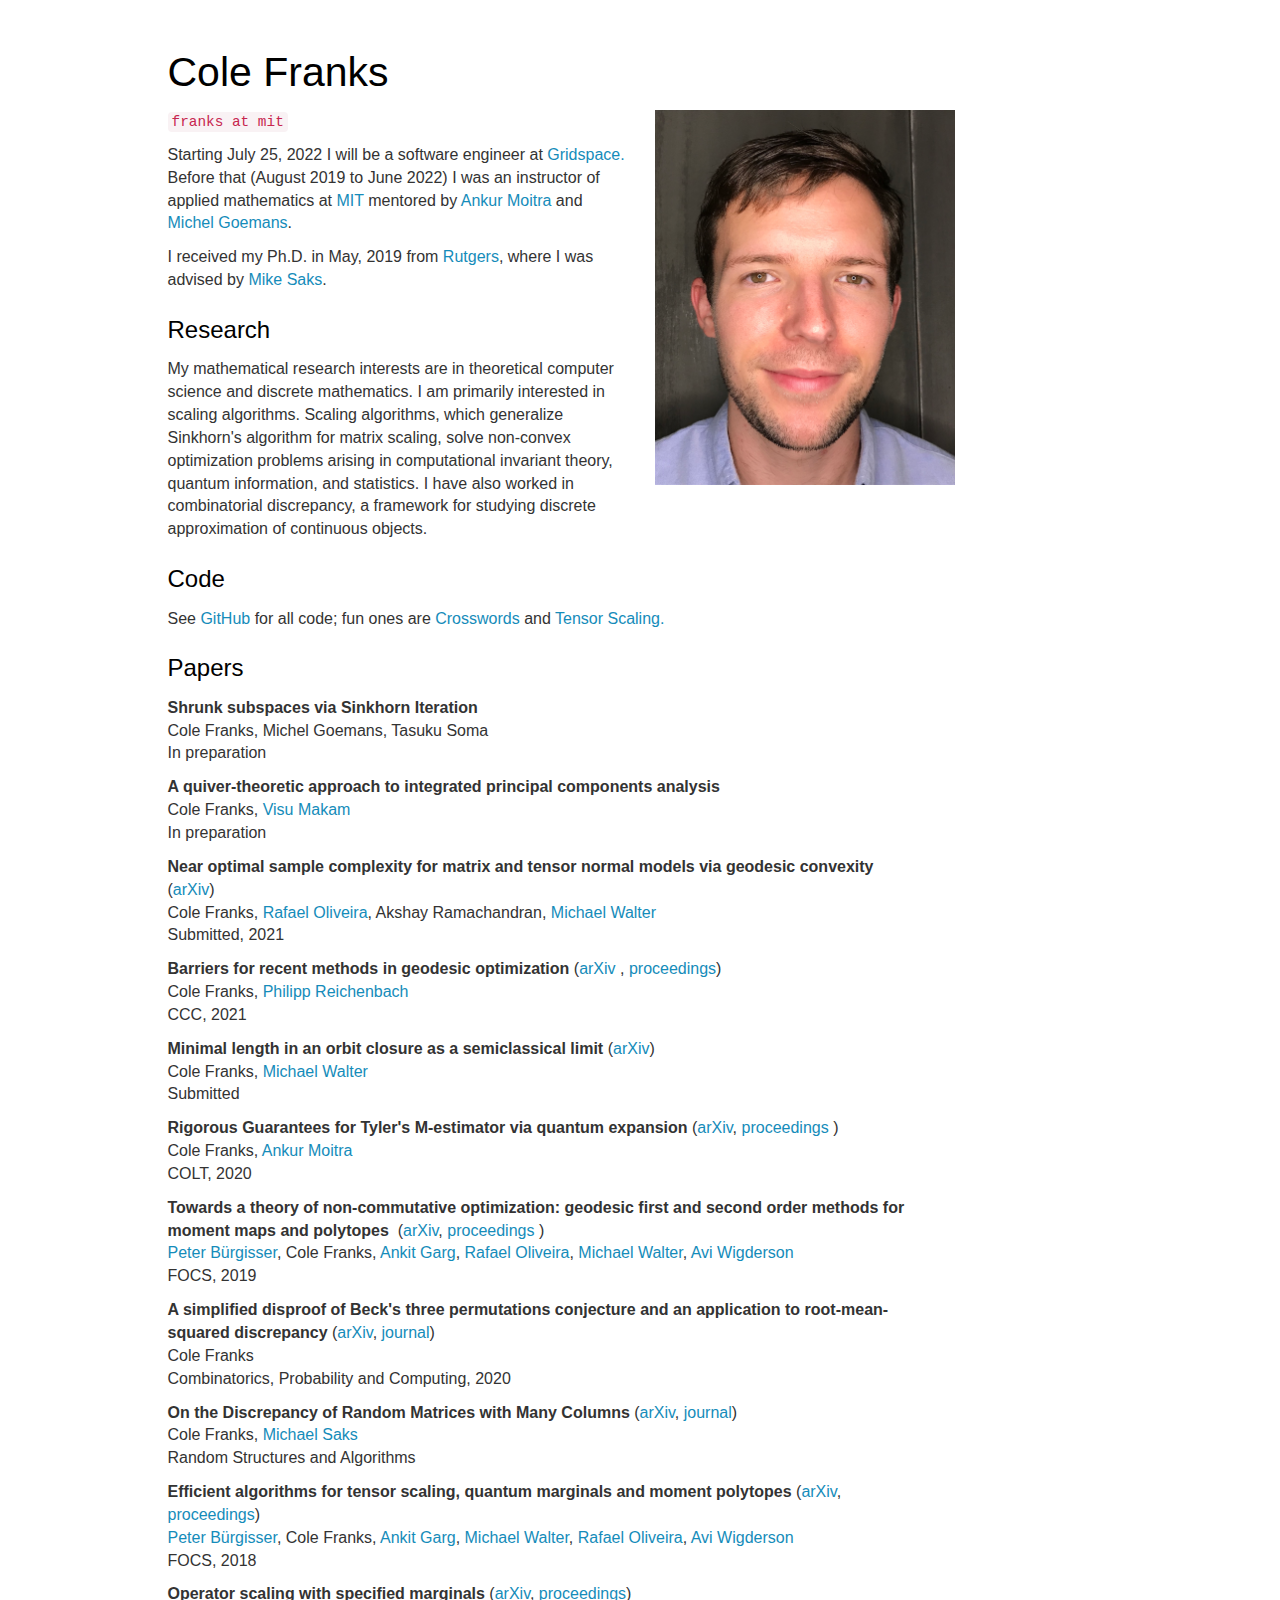
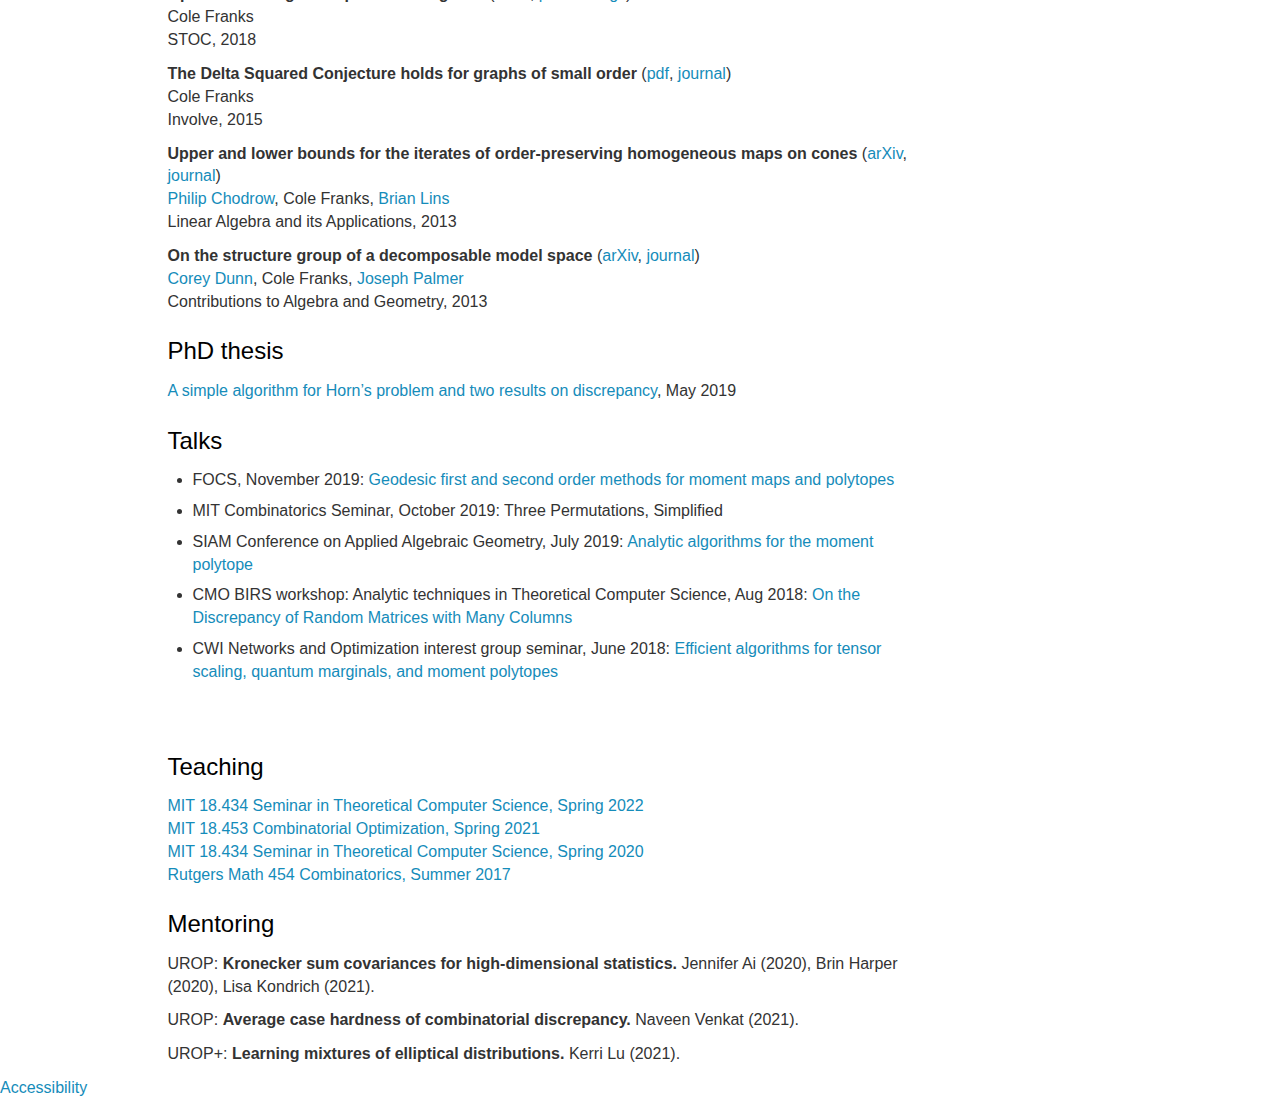
==== index.html @ dd8be022 "update" ====
<!DOCTYPE html>
<html lang="en">
<head>
<meta charset="utf-8">
<link rel="stylesheet" href="css/theme.min-5.css">
<link rel="stylesheet" href="css/main.css">
<meta name="viewport" content="width=device-width, initial-scale=1">
<meta name="description" content="Cole Franks - MIT"/>
<title>Cole Franks</title>
<style type="text/css">=
footer { 
  text-align:center
}
</style>
</head>
<body>
<div class="container">
<div class="row">
<div class="col-sm-5 col-sm-offset-0 col-md-5 col-md-offset-1">
<h1>Cole Franks</h1>
</div>
</div>


<div class="row">

<div class="col-sm-5 col-sm-offset-0 col-md-5 col-md-offset-1">

<p>
<code>franks at mit</code>
</p>

<p>Starting July 25, 2022 I will be a software engineer at <a href ="https://www.gridspace.com">Gridspace.</a>

Before that (August 2019 to June 2022) I was an instructor of applied mathematics at <a href="https://math.mit.edu">MIT</a> mentored by <a href="https://people.csail.mit.edu/moitra/">Ankur Moitra</a> and <a href="http://www-math.mit.edu/~goemans/">Michel Goemans</a>. </p>

<!--<p>For the fall 2021 semester, I am honored to be visiting the <a href="https://simons.berkeley.edu">Simons Institute for the Theory of Computing</a> to participate in the <a href="https://simons.berkeley.edu/programs/gmos2021"> Geometric Methods in Optimization and Sampling </a> program.</p>-->


<p>
I received my Ph.D. in May, 2019 from <a href="https://www.math.rutgers.edu">Rutgers</a>, where I was advised by <a href="http://sites.math.rutgers.edu/~saks/">Mike&nbsp;Saks</a>. </p>

<h4>Research</h4>

My mathematical research interests are in theoretical computer science and discrete mathematics. I am primarily interested in scaling algorithms. Scaling algorithms, which generalize Sinkhorn's algorithm for matrix scaling, solve non-convex optimization problems arising in computational invariant theory, quantum information, and statistics. I have also worked in combinatorial discrepancy, a framework for studying discrete approximation of continuous objects.

<!--<p>
I work in theoretical computer science and discrete mathematics. My research has two branches: scaling algorithms and combinatorial discrepancy. Scaling algorithms, which generalize Sinkhorn's algorithm for matrix scaling, are algorithms for a class of optimization problems which arise in computational invariant theory, quantum information, and statistics. My work in combinatorial discrepancy is focused on upper and lower bounds for discrepancy in various worst case and random settings. -->


</div>

<div class="col-sm-3 col-sm-offset-0 col-md-3 col-md-offset-0">
<img src="images/cole.jpg" style="max-width: 300px;" class="img-responsive" alt="Cole Franks">
</div>


<div class="col-sm-8 col-sm-offset-0 col-md-8 col-md-offset-1">
<h4>Code</h4>
See <a href=https://github.com/colefranks> GitHub </a> for all code; fun ones are <a href=https://github.com/colefranks/crosswords>Crosswords</a> and <a href=https://github.com/colefranks/tensorscaling>Tensor Scaling.</a></br>
</div>


<div class="col-sm-8 col-sm-offset-0 col-md-8 col-md-offset-1">
<h4>Papers</h4>
<p>
<b>Shrunk subspaces via Sinkhorn Iteration</b> </br>Cole&nbsp;Franks, Michel Goemans, Tasuku Soma</a></br>
In preparation
</p>

<p>
<b>A quiver-theoretic approach to integrated principal components analysis</b> </br>Cole&nbsp;Franks, <a href="https://www.math.ias.edu/~visu/">Visu&nbsp;Makam</a></br>
In preparation
</p>

<p>
<b>Near optimal sample complexity for matrix and tensor normal models via geodesic convexity</b> (<a href="https://arxiv.org/abs/2110.07583">arXiv</a>) </br>Cole&nbsp;Franks, <a href="https://cs.uwaterloo.ca/~r5olivei/">Rafael&nbsp;Oliveira</a>, Akshay Ramachandran, <a href="https://staff.fnwi.uva.nl/m.walter/">Michael&nbsp;Walter</a></br>
Submitted, 2021 </br>
</p>

<p>
<b>Barriers for recent methods in geodesic optimization</b> (<a href="https://arxiv.org/abs/2102.06652">arXiv </a>, <a href="https://dl.acm.org/doi/abs/10.4230/LIPIcs.CCC.2021.13"> proceedings</a>)</br>Cole Franks, <a href="http://page.math.tu-berlin.de/~reichenb/">Philipp Reichenbach</a></br>
CCC, 2021 </br>
</p>

<p>
<b>Minimal length in an orbit closure as a semiclassical limit</b> (<a href="https://arxiv.org/abs/2004.14872">arXiv</a>)</br>Cole Franks, <a href="https://staff.fnwi.uva.nl/m.walter/">Michael Walter</a></br>
Submitted </br>
</p>

<p>
<b>Rigorous Guarantees for Tyler's M-estimator via quantum expansion</b> (<a href="https://arxiv.org/abs/2002.00071">arXiv</a>, <a href="http://proceedings.mlr.press/v125/franks20a/franks20a.pdf">proceedings </a>)</br>Cole Franks, <a href="https://people.csail.mit.edu/moitra/">Ankur Moitra</a></br>
COLT, 2020</br>
</p>

<p>
<b>Towards a theory of non-commutative optimization: geodesic first and second order methods for moment maps and polytopes </b>&nbsp;(<a href="https://arxiv.org/abs/1910.12375">arXiv</a>, <a href="https://ieeexplore.ieee.org/abstract/document/8948621?casa_token=mb_9NltK9bAAAAAA:mhqMRrMp0rfzqwgCZ9Wg103V3opzyNxK9_xixt6DvYFInfr_I_6F1BWCkPkeX-YZ6K5dDUo"> proceedings </a>)</br> <a href="https://www.math.tu-berlin.de/fachgebiete_ag_diskalg/fachgebiet_algorithmische_algebra/v_menue/members/prof_dr_peter_buergisser/">Peter&nbsp;Bürgisser</a>, Cole&nbsp;Franks, <a href="https://ankit-garg-6.github.io">Ankit&nbsp;Garg</a>, <a href="https://www.cs.utoronto.ca/~rafael/">Rafael&nbsp;Oliveira</a>, <a href="https://staff.fnwi.uva.nl/m.walter/">Michael&nbsp;Walter</a>, <a href="http://www.math.ias.edu/avi/">Avi&nbsp;Wigderson</a></br>FOCS, 2019</br>
</p>

<p>
<b>A simplified disproof of Beck's three permutations
conjecture and an application to root-mean-squared discrepancy</b> (<a href="https://arxiv.org/abs/1811.01102">arXiv</a>, <a href = "https://www.cambridge.org/core/journals/combinatorics-probability-and-computing/article/simplified-disproof-of-becks-three-permutations-conjecture-and-an-application-to-rootmeansquared-discrepancy/4025C9CD6D1BB769B47625F4D647B731">journal</a>)</br>Cole Franks</br>Combinatorics, Probability and Computing, 2020
</p>

<p>
<b>On the Discrepancy of Random Matrices with Many Columns</b>&nbsp;(<a href="https://arxiv.org/abs/1807.04318">arXiv</a>, <a href = "https://onlinelibrary.wiley.com/doi/abs/10.1002/rsa.20909">journal</a>)</br> Cole&nbsp;Franks, <a href="http://sites.math.rutgers.edu/~saks/">Michael&nbsp;Saks</a> </br>Random Structures and Algorithms</br>
</p>

<p>
<b>Efficient algorithms for tensor scaling, quantum marginals and moment polytopes</b>&nbsp;(<a href="https://arxiv.org/abs/1804.04739">arXiv</a>, <a href="http://ieee-focs.org/FOCS-2018-Papers/pdfs/59f883.pdf">proceedings</a>)</br> <a href="https://www.math.tu-berlin.de/fachgebiete_ag_diskalg/fachgebiet_algorithmische_algebra/v_menue/members/prof_dr_peter_buergisser/">Peter&nbsp;Bürgisser</a>, Cole&nbsp;Franks, <a href="https://ankit-garg-6.github.io">Ankit&nbsp;Garg</a>, <a href="https://staff.fnwi.uva.nl/m.walter/">Michael&nbsp;Walter</a>, <a href="https://www.cs.utoronto.ca/~rafael/">Rafael&nbsp;Oliveira</a>, <a href="http://www.math.ias.edu/avi/">Avi&nbsp;Wigderson</a></br>FOCS, 2018</br>
</p>

<p>
<b>Operator scaling with specified marginals</b> (<a href="https://arxiv.org/pdf/1801.01412.pdf">arXiv</a>, <a href="http://delivery.acm.org/10.1145/3190000/3188932/stoc18main-p339-p.pdf?ip=66.108.187.227&id=3188932&acc=OPENTOC&key=4D4702B0C3E38B35%2E4D4702B0C3E38B35%2E4D4702B0C3E38B35%2E9F04A3A78F7D3B8D&__acm__=1532455484_d607cc2bae0009f072955ec80fb8e29e">proceedings</a>)</br> Cole&nbsp;Franks</br>STOC, 2018</br></p>

<p>
<b>The Delta Squared Conjecture holds for graphs of small order</b> (<a href="images/DeltaSquaredSmall.pdf">pdf</a>, <a href="https://msp.org/involve/2015/8-4/p01.xhtml">journal</a>)</br> Cole&nbsp;Franks</br>Involve, 2015</br></p>

<p>
<b>Upper and lower bounds for the iterates of order-preserving homogeneous maps on cones</b> (<a href="https://arxiv.org/abs/1108.2224v3">arXiv</a>, <a href="https://link.springer.com/article/10.1007/s13366-013-0185-z">journal</a>)</br> <a href="https://www.philchodrow.com">Philip&nbsp;Chodrow</a>, Cole&nbsp;Franks, <a href="http://people.hsc.edu/faculty-staff/blins/">Brian&nbsp;Lins</a></br>Linear Algebra and its Applications, 2013</br></p>

<p>
<b>On the structure group of a decomposable model space</b> (<a href="https://arxiv.org/abs/1108.2224v3">arXiv</a>, <a href="https://link.springer.com/article/10.1007/s13366-013-0185-z">journal</a>)</br> <a href="https://www.math.csusb.edu/faculty/dunn/index.html">Corey&nbsp;Dunn</a>, Cole&nbsp;Franks, <a href="http://sites.math.rutgers.edu/~jp1535/">Joseph&nbsp;Palmer</a></br>Contributions to Algebra and Geometry, 2013</br></p>


<h4>PhD thesis</h4>
<a href="images/site-ThesisPhD.pdf">A simple algorithm for Horn’s problem and two results on discrepancy</a>, May 2019

<h4>Talks</h4>
<ul>
<li>FOCS, November 2019: <a href="images/site-gradflow-focs-talk.pdf"> Geodesic first and second order methods for moment maps and polytopes </a> 
</li>

<li>MIT Combinatorics Seminar, October 2019: Three Permutations, Simplified</li>

<li>SIAM Conference on Applied Algebraic Geometry, July 2019: <a href="images/site_poytopes_SIAM_2.pdf"> Analytic algorithms for the moment polytope </a> 
</li>


<li>CMO BIRS workshop: Analytic techniques in Theoretical Computer Science, Aug 2018: <a href="images/site-RMD_talk.pdf"> On the Discrepancy of Random Matrices with Many Columns </a> 
</li>

<li>CWI Networks and Optimization interest group seminar, June 2018: <a href="images/site_nonuniform_talk_ams.pdf"> Efficient algorithms for tensor scaling, quantum marginals, and moment polytopes </a> 
</li>
</ul>

<p>
</br>
</p>

</div>

<div class="col-sm-8 col-sm-offset-0 col-md-8 col-md-offset-1">
<h4>Teaching</h4>
<a href=18434-2022/18434-2022.html>MIT 18.434 Seminar in Theoretical Computer Science, Spring 2022</a></br>
<a href=18453/18453.html>MIT 18.453 Combinatorial Optimization, Spring 2021</a></br>
<a href=18.434.html>MIT 18.434 Seminar in Theoretical Computer Science, Spring 2020</a></br>
<a href=https://sites.math.rutgers.edu/~wcf17/combinatorics454.html> Rutgers Math 454 Combinatorics, Summer 2017</a>
</div>

<div class="col-sm-8 col-sm-offset-0 col-md-8 col-md-offset-1">
<h4>Mentoring</h4>
<p> UROP: <b>Kronecker sum covariances for high-dimensional statistics.</b> Jennifer Ai (2020), Brin Harper (2020), Lisa Kondrich (2021). </p>
<p> UROP: <b> Average case hardness of combinatorial discrepancy.</b> Naveen Venkat (2021). </p>
<p> UROP+: <b> Learning mixtures of elliptical distributions.</b> Kerri Lu (2021). </p>
</div>


</div>
</div>

<footer>
	<p><a href = "https://accessibility.mit.edu/"> Accessibility </a></p>
</footer>
</body>
</html>
---- css/main.css ----
h1 {
	/*font-size: 30px;*/
	margin-top: 50px;
	margin-bottom: 15px;
}

h4 {
	margin-top: 25px;
	margin-bottom:15px;
}

ul {
	margin-left: 25px; padding: 0;
}

ol {
  padding-left: 2em;
}

li {
	margin-top: 0.5em;
}

table { 
    border-spacing: 20px;
    border-collapse: separate;
}

mark.black {
  background-color: black;
  color: white;
}

mark.pink {
  background-color: pink;
}

mark.lime {
  background-color: lime;
}
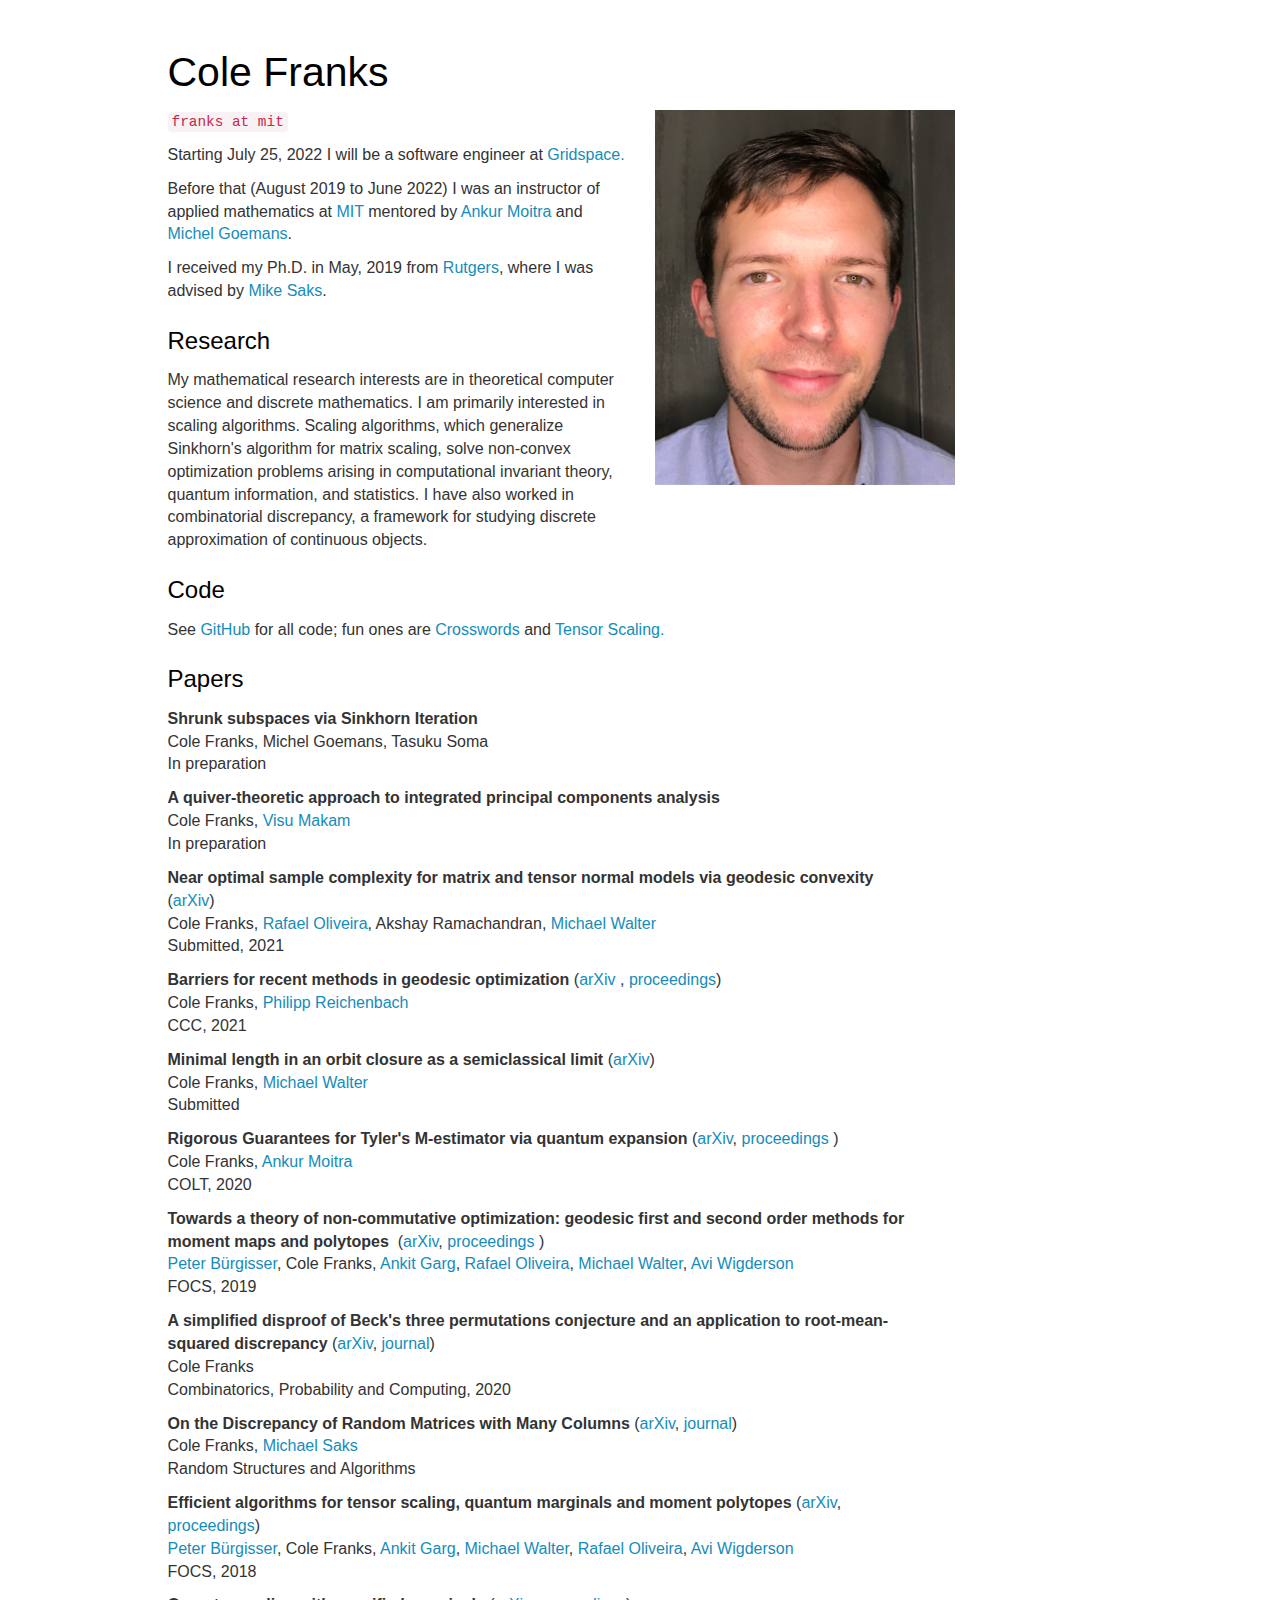
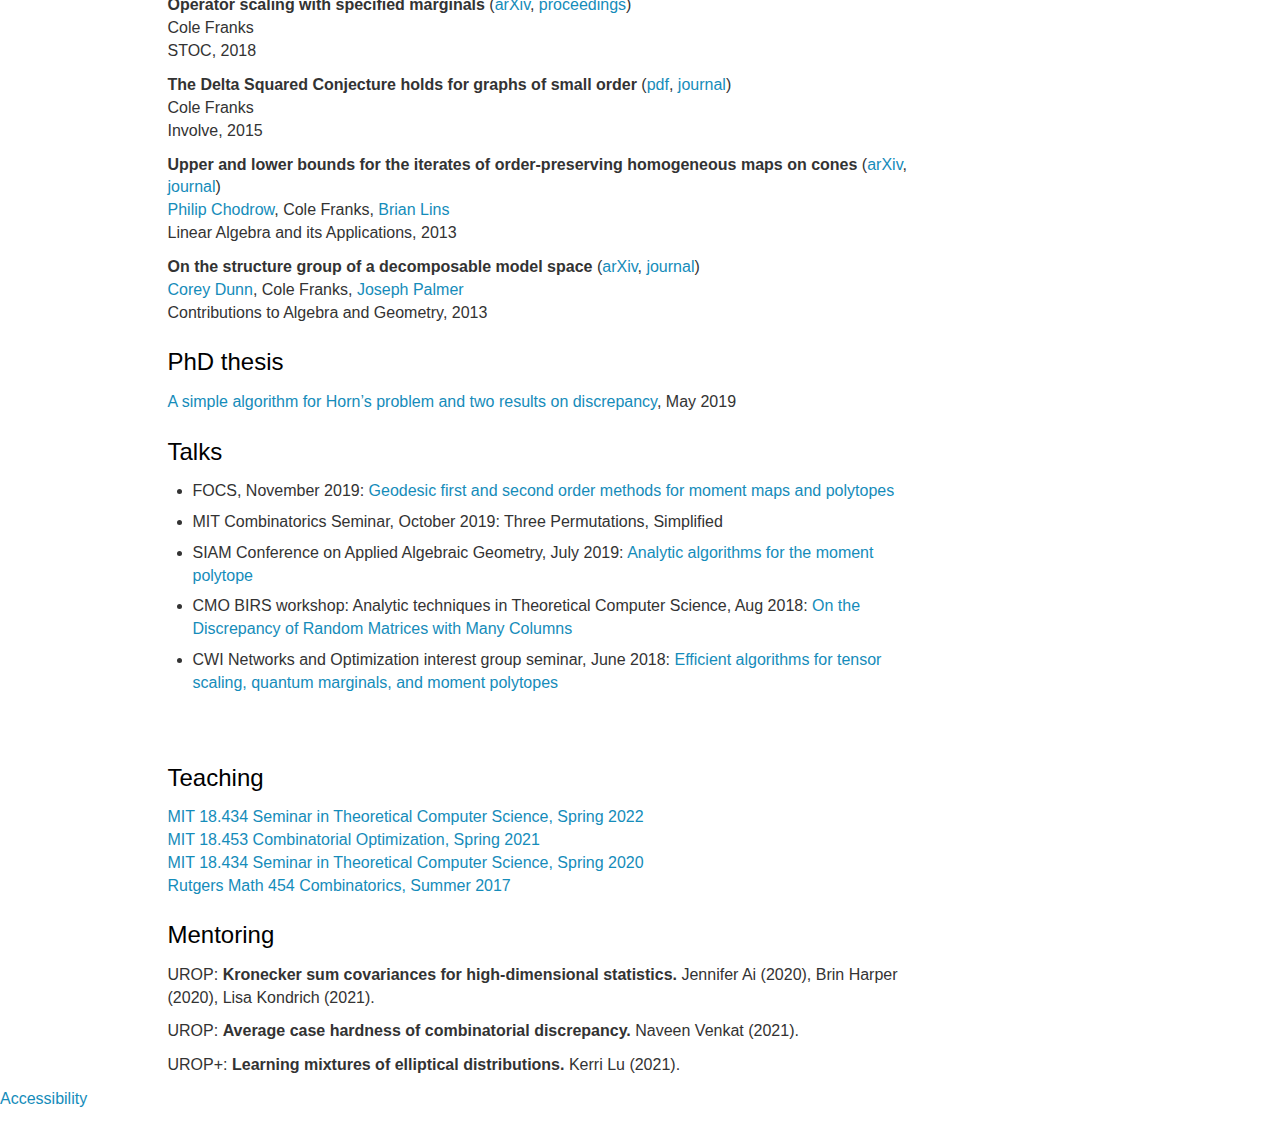
==== commit 0567b979: "br go brr" ====
--- a/index.html
+++ b/index.html
@@ -30,9 +30,9 @@
 <code>franks at mit</code>
 </p>
 
-<p>Starting July 25, 2022 I will be a software engineer at <a href ="https://www.gridspace.com">Gridspace.</a>
+<p>Starting July 25, 2022 I will be a software engineer at <a href ="https://www.gridspace.com">Gridspace.</a></p>
 
-Before that (August 2019 to June 2022) I was an instructor of applied mathematics at <a href="https://math.mit.edu">MIT</a> mentored by <a href="https://people.csail.mit.edu/moitra/">Ankur Moitra</a> and <a href="http://www-math.mit.edu/~goemans/">Michel Goemans</a>. </p>
+<p>Before that (August 2019 to June 2022) I was an instructor of applied mathematics at <a href="https://math.mit.edu">MIT</a> mentored by <a href="https://people.csail.mit.edu/moitra/">Ankur Moitra</a> and <a href="http://www-math.mit.edu/~goemans/">Michel Goemans</a>. </p>
 
 <!--<p>For the fall 2021 semester, I am honored to be visiting the <a href="https://simons.berkeley.edu">Simons Institute for the Theory of Computing</a> to participate in the <a href="https://simons.berkeley.edu/programs/gmos2021"> Geometric Methods in Optimization and Sampling </a> program.</p>-->
 
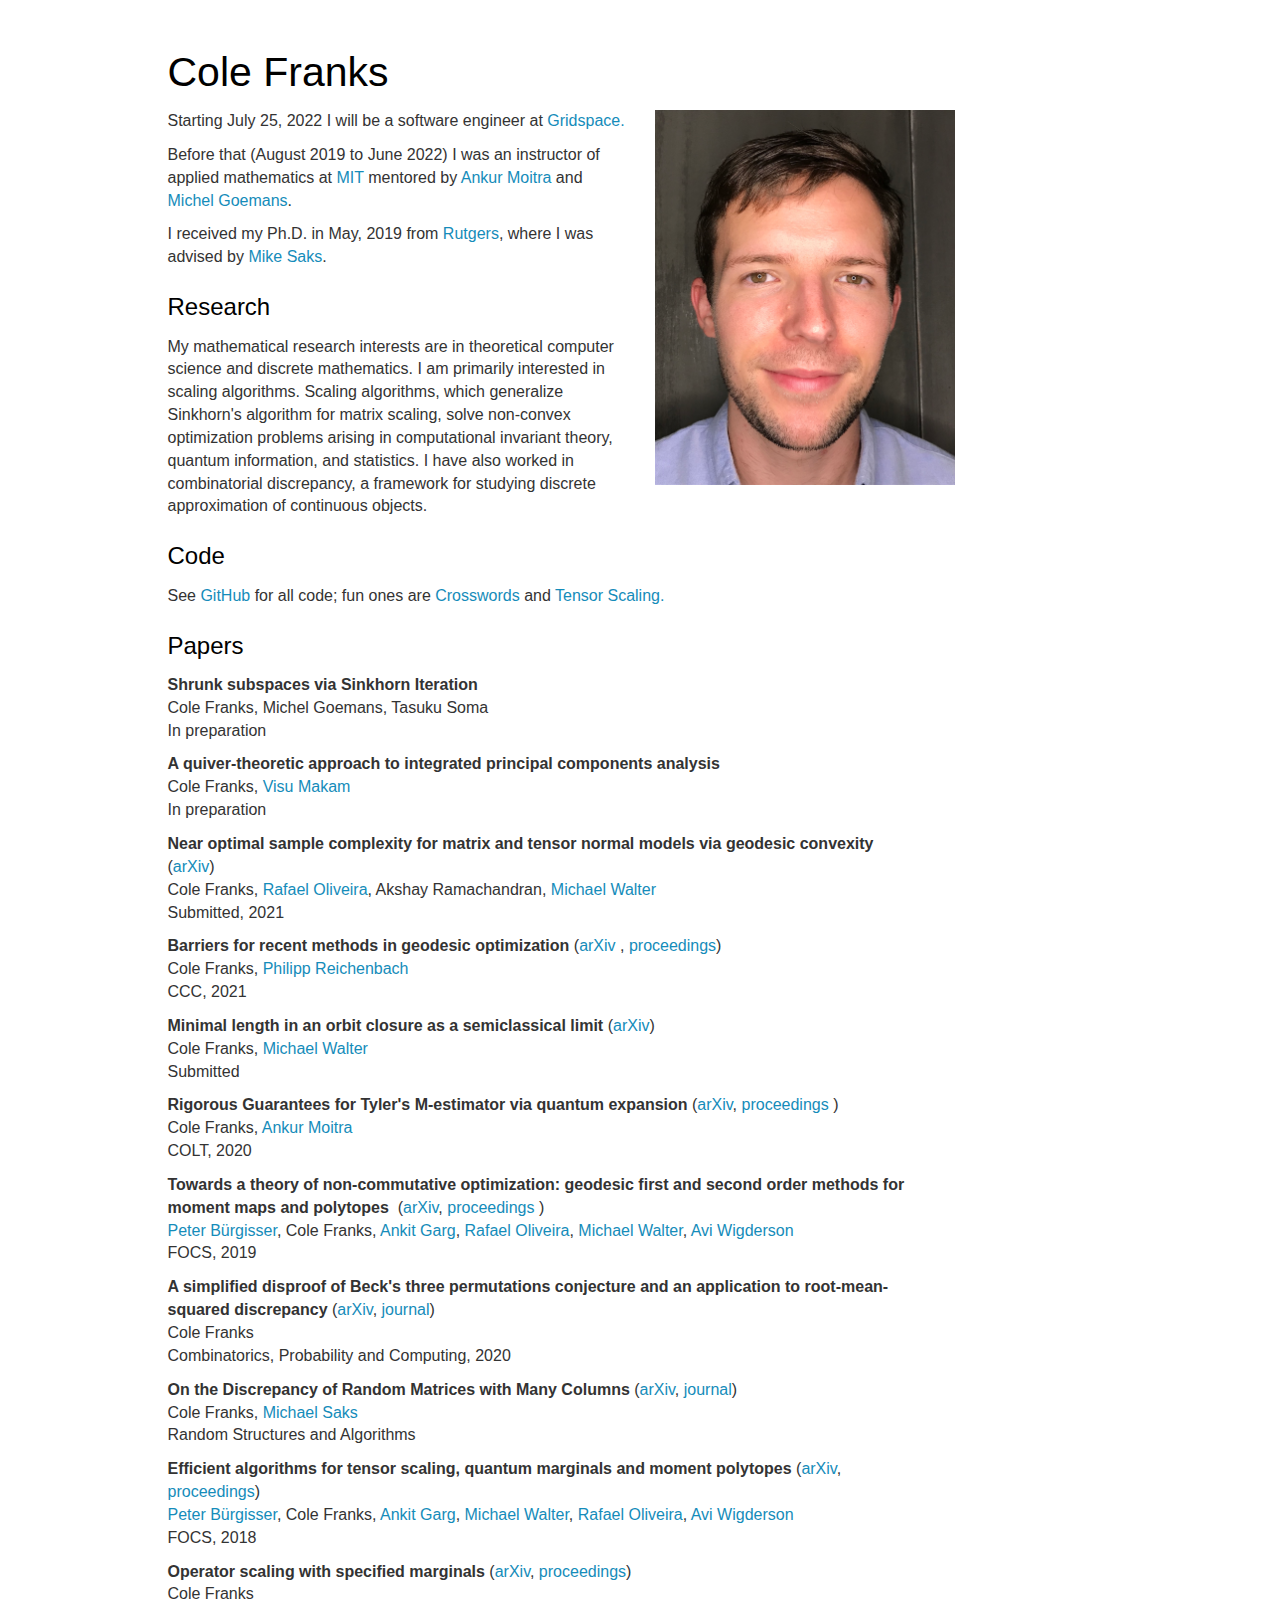
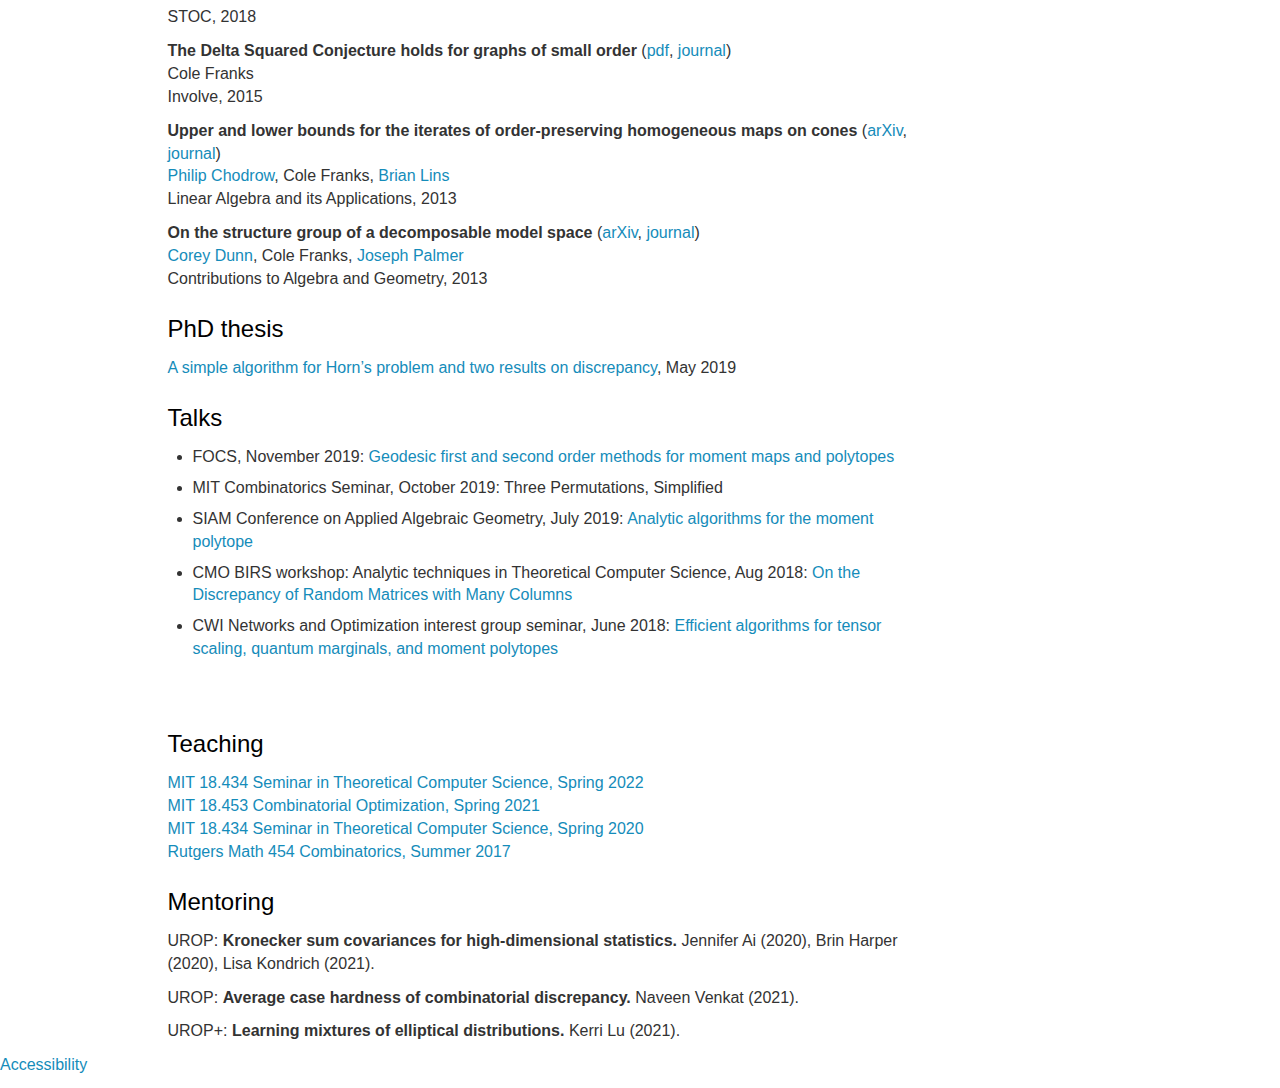
==== commit 1ef55250: "remove email" ====
--- a/index.html
+++ b/index.html
@@ -26,15 +26,11 @@
 
 <div class="col-sm-5 col-sm-offset-0 col-md-5 col-md-offset-1">
 
-<p>
-<code>franks at mit</code>
-</p>
 
 <p>Starting July 25, 2022 I will be a software engineer at <a href ="https://www.gridspace.com">Gridspace.</a></p>
 
+
 <p>Before that (August 2019 to June 2022) I was an instructor of applied mathematics at <a href="https://math.mit.edu">MIT</a> mentored by <a href="https://people.csail.mit.edu/moitra/">Ankur Moitra</a> and <a href="http://www-math.mit.edu/~goemans/">Michel Goemans</a>. </p>
-
-<!--<p>For the fall 2021 semester, I am honored to be visiting the <a href="https://simons.berkeley.edu">Simons Institute for the Theory of Computing</a> to participate in the <a href="https://simons.berkeley.edu/programs/gmos2021"> Geometric Methods in Optimization and Sampling </a> program.</p>-->
 
 
 <p>
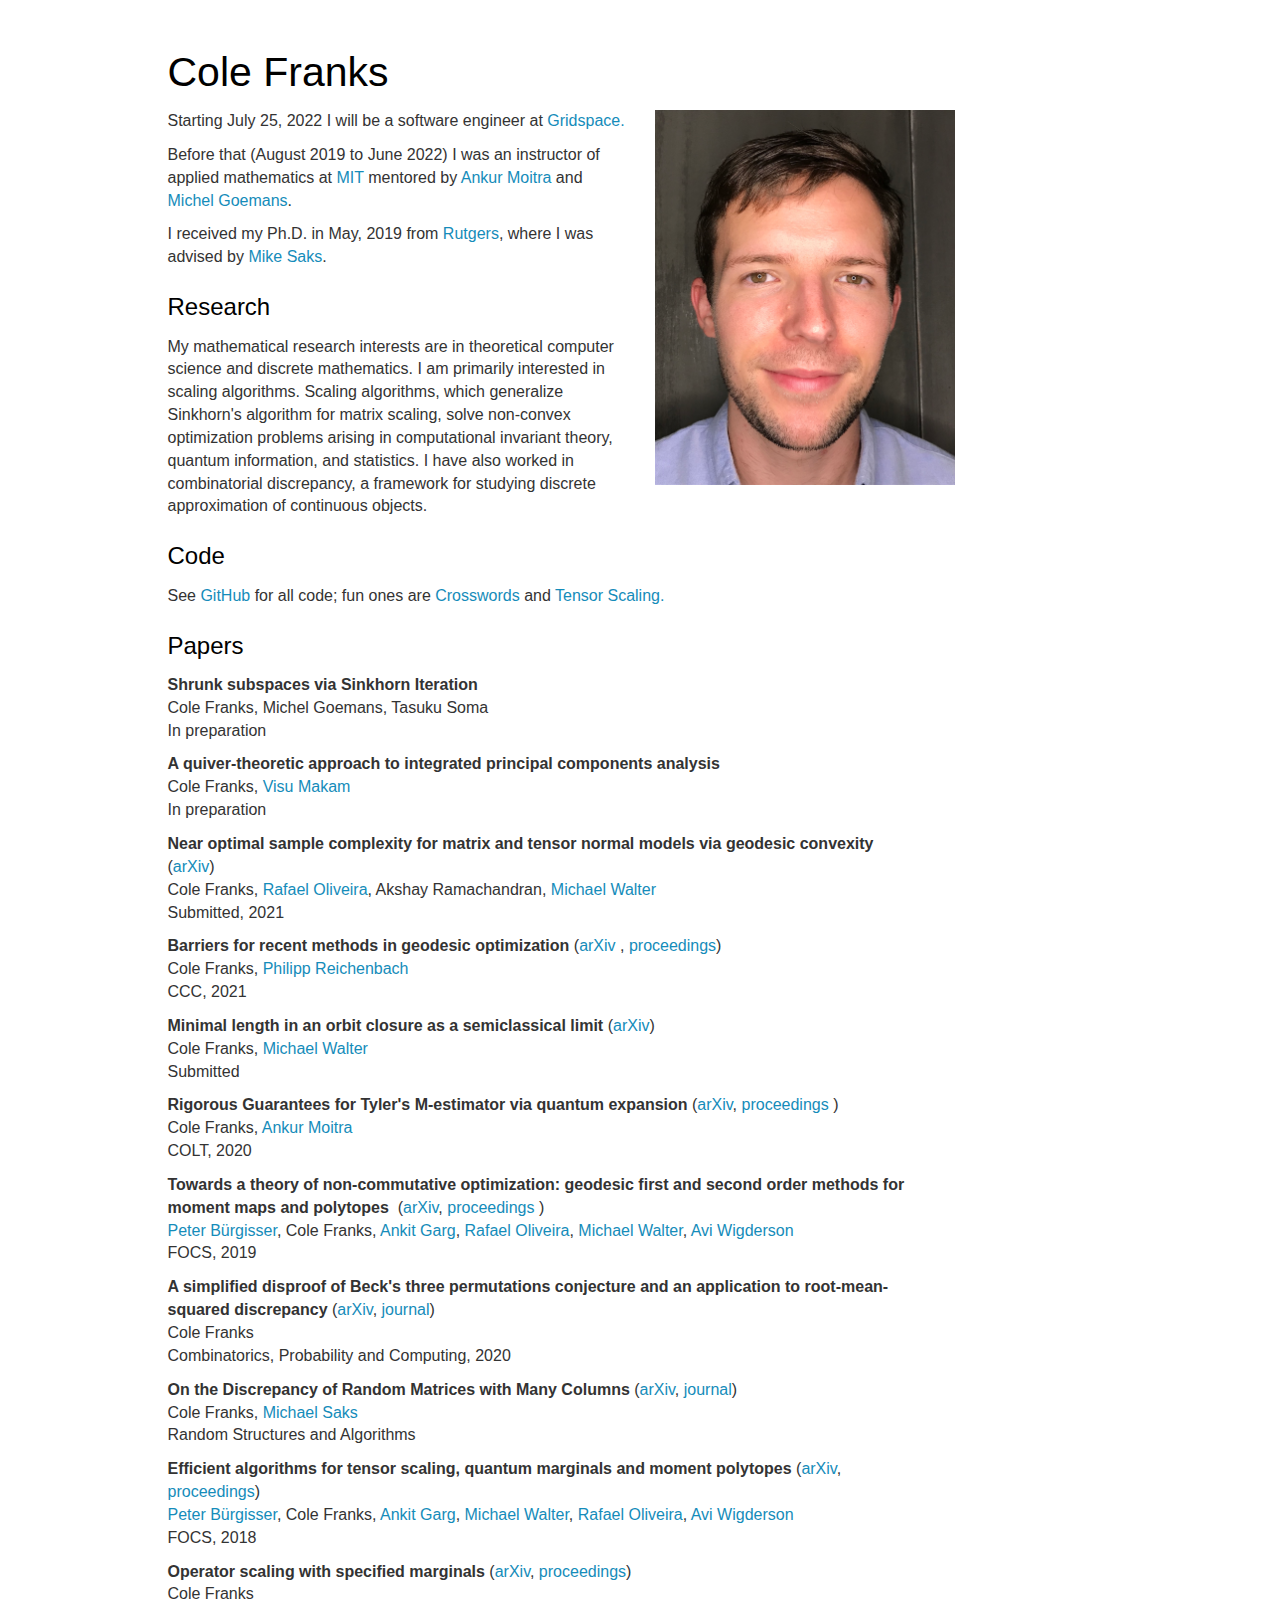
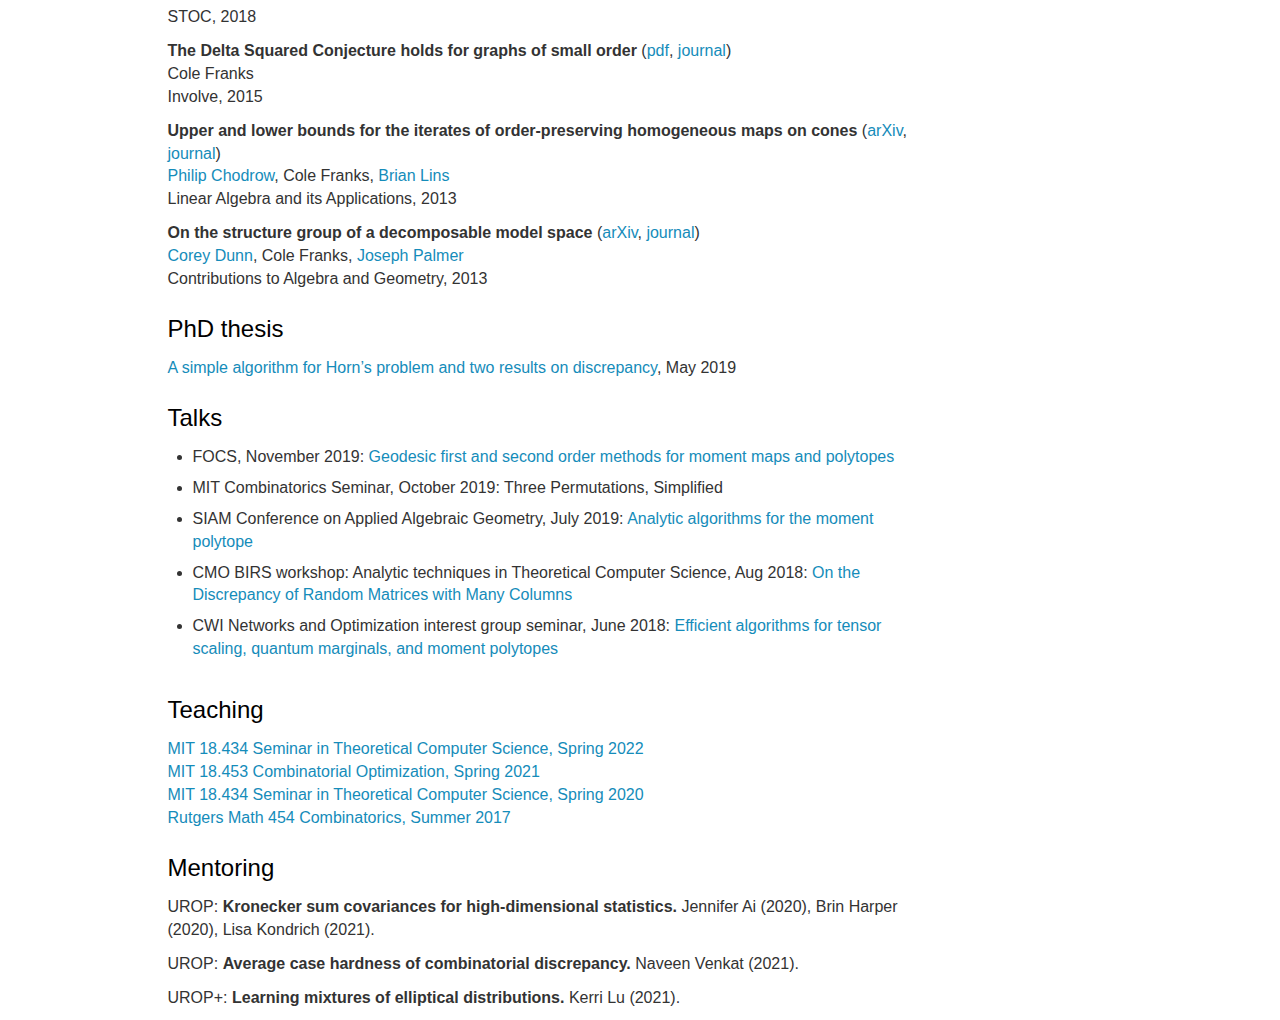
==== commit 4fe21070: "small things" ====
--- a/index.html
+++ b/index.html
@@ -140,9 +140,6 @@
 </li>
 </ul>
 
-<p>
-</br>
-</p>
 
 </div>
 
@@ -165,8 +162,8 @@
 </div>
 </div>
 
-<footer>
+<!--<footer>
 	<p><a href = "https://accessibility.mit.edu/"> Accessibility </a></p>
-</footer>
+</footer>-->
 </body>
 </html>
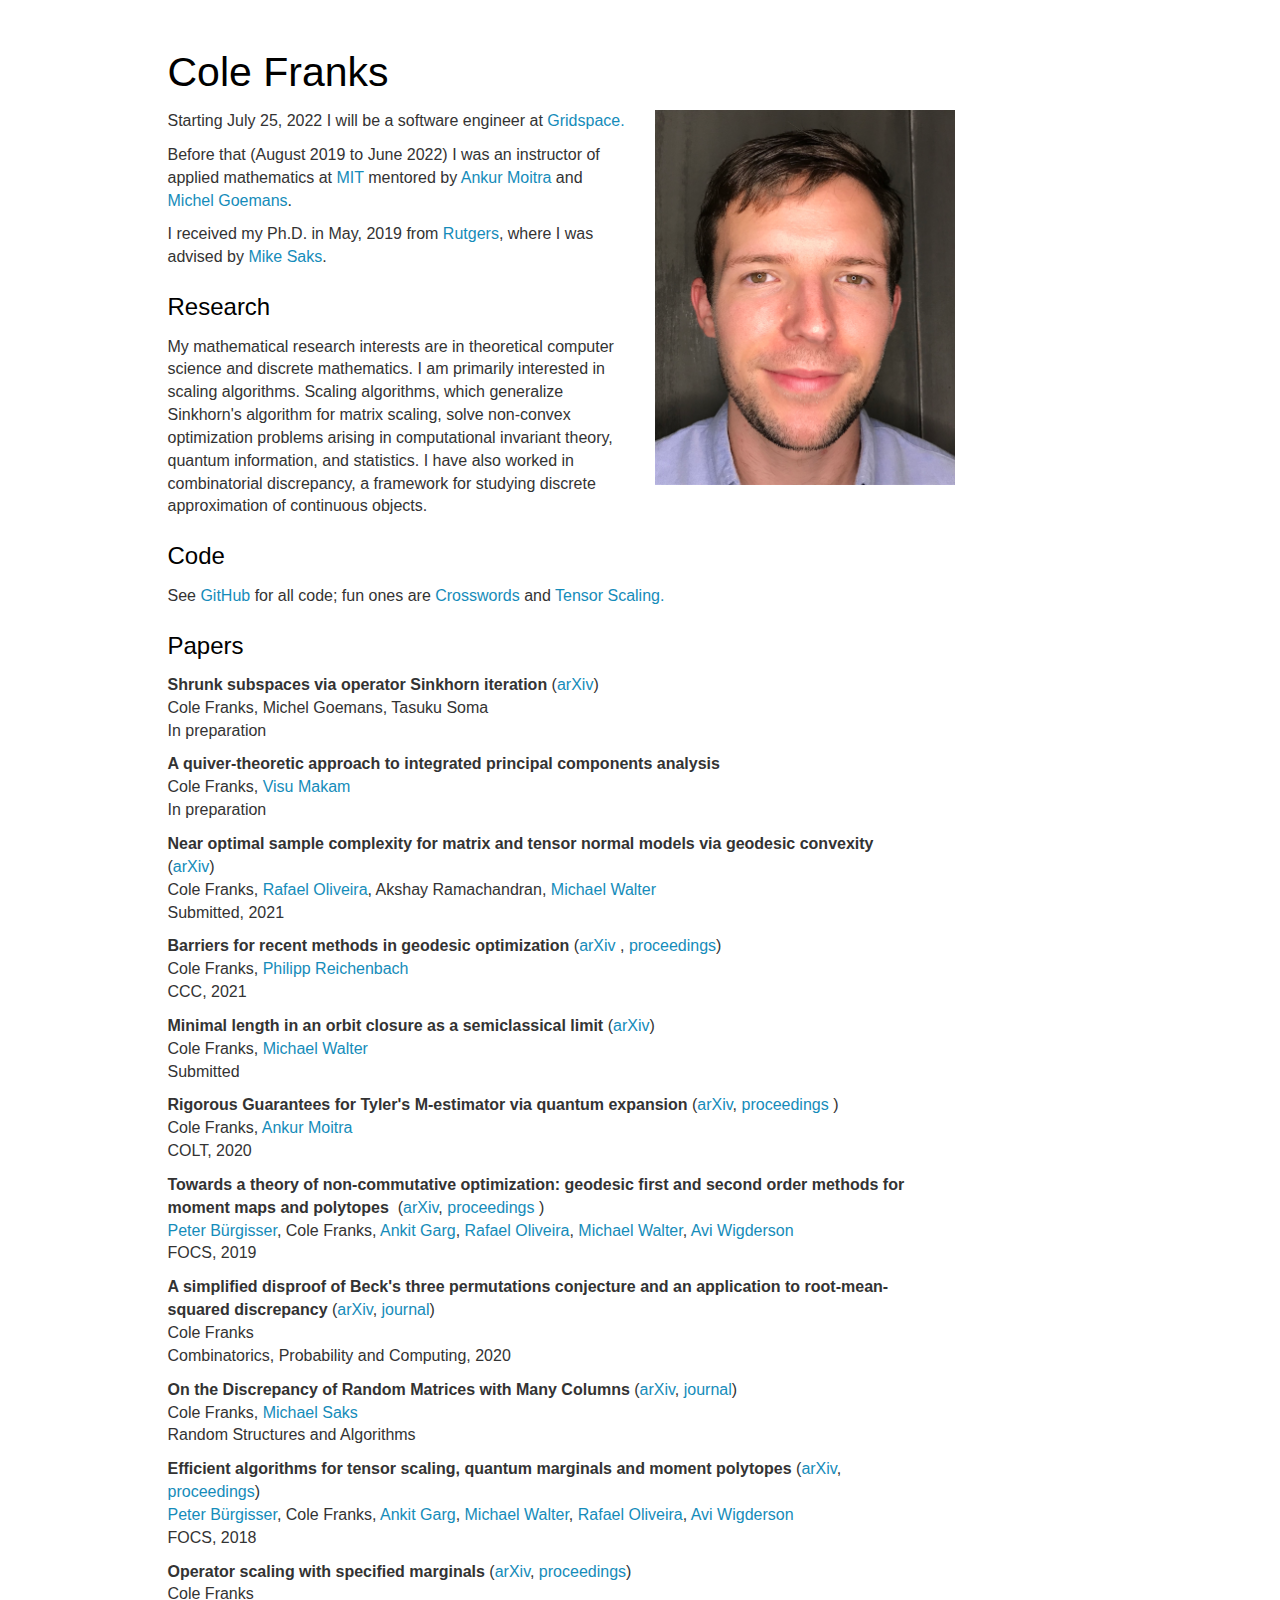
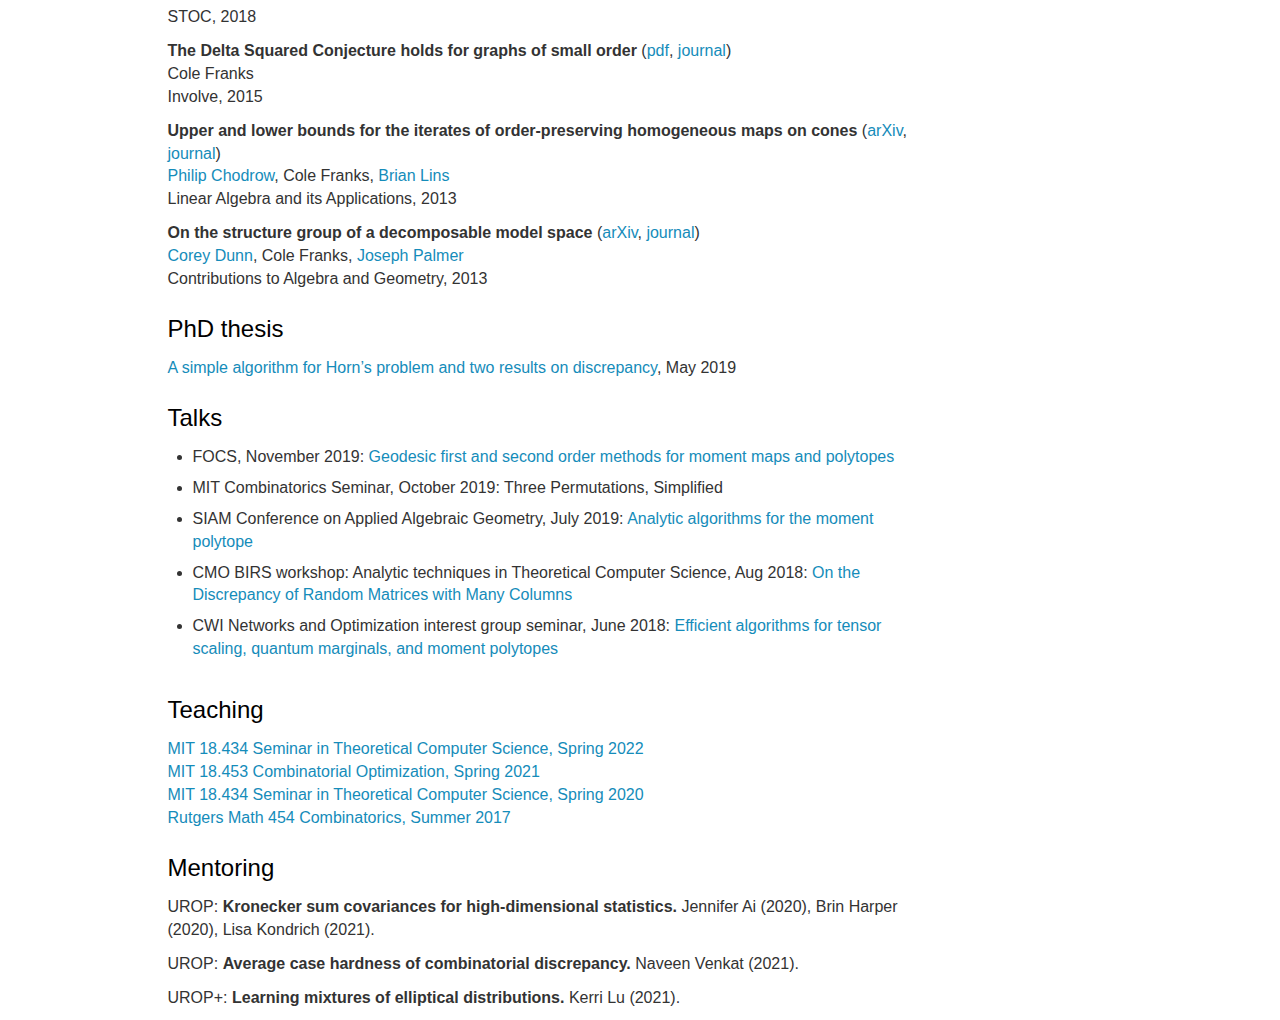
==== commit 3bf2c3a6: "new paper" ====
--- a/index.html
+++ b/index.html
@@ -60,7 +60,7 @@
 <div class="col-sm-8 col-sm-offset-0 col-md-8 col-md-offset-1">
 <h4>Papers</h4>
 <p>
-<b>Shrunk subspaces via Sinkhorn Iteration</b> </br>Cole&nbsp;Franks, Michel Goemans, Tasuku Soma</a></br>
+<b>Shrunk subspaces via operator Sinkhorn iteration</b> (<a href="https://arxiv.org/abs/2207.08311">arXiv</a>) </br>Cole&nbsp;Franks, Michel Goemans, Tasuku Soma</br>
 In preparation
 </p>
 
@@ -158,7 +158,6 @@
 <p> UROP+: <b> Learning mixtures of elliptical distributions.</b> Kerri Lu (2021). </p>
 </div>
 
-
 </div>
 </div>
 
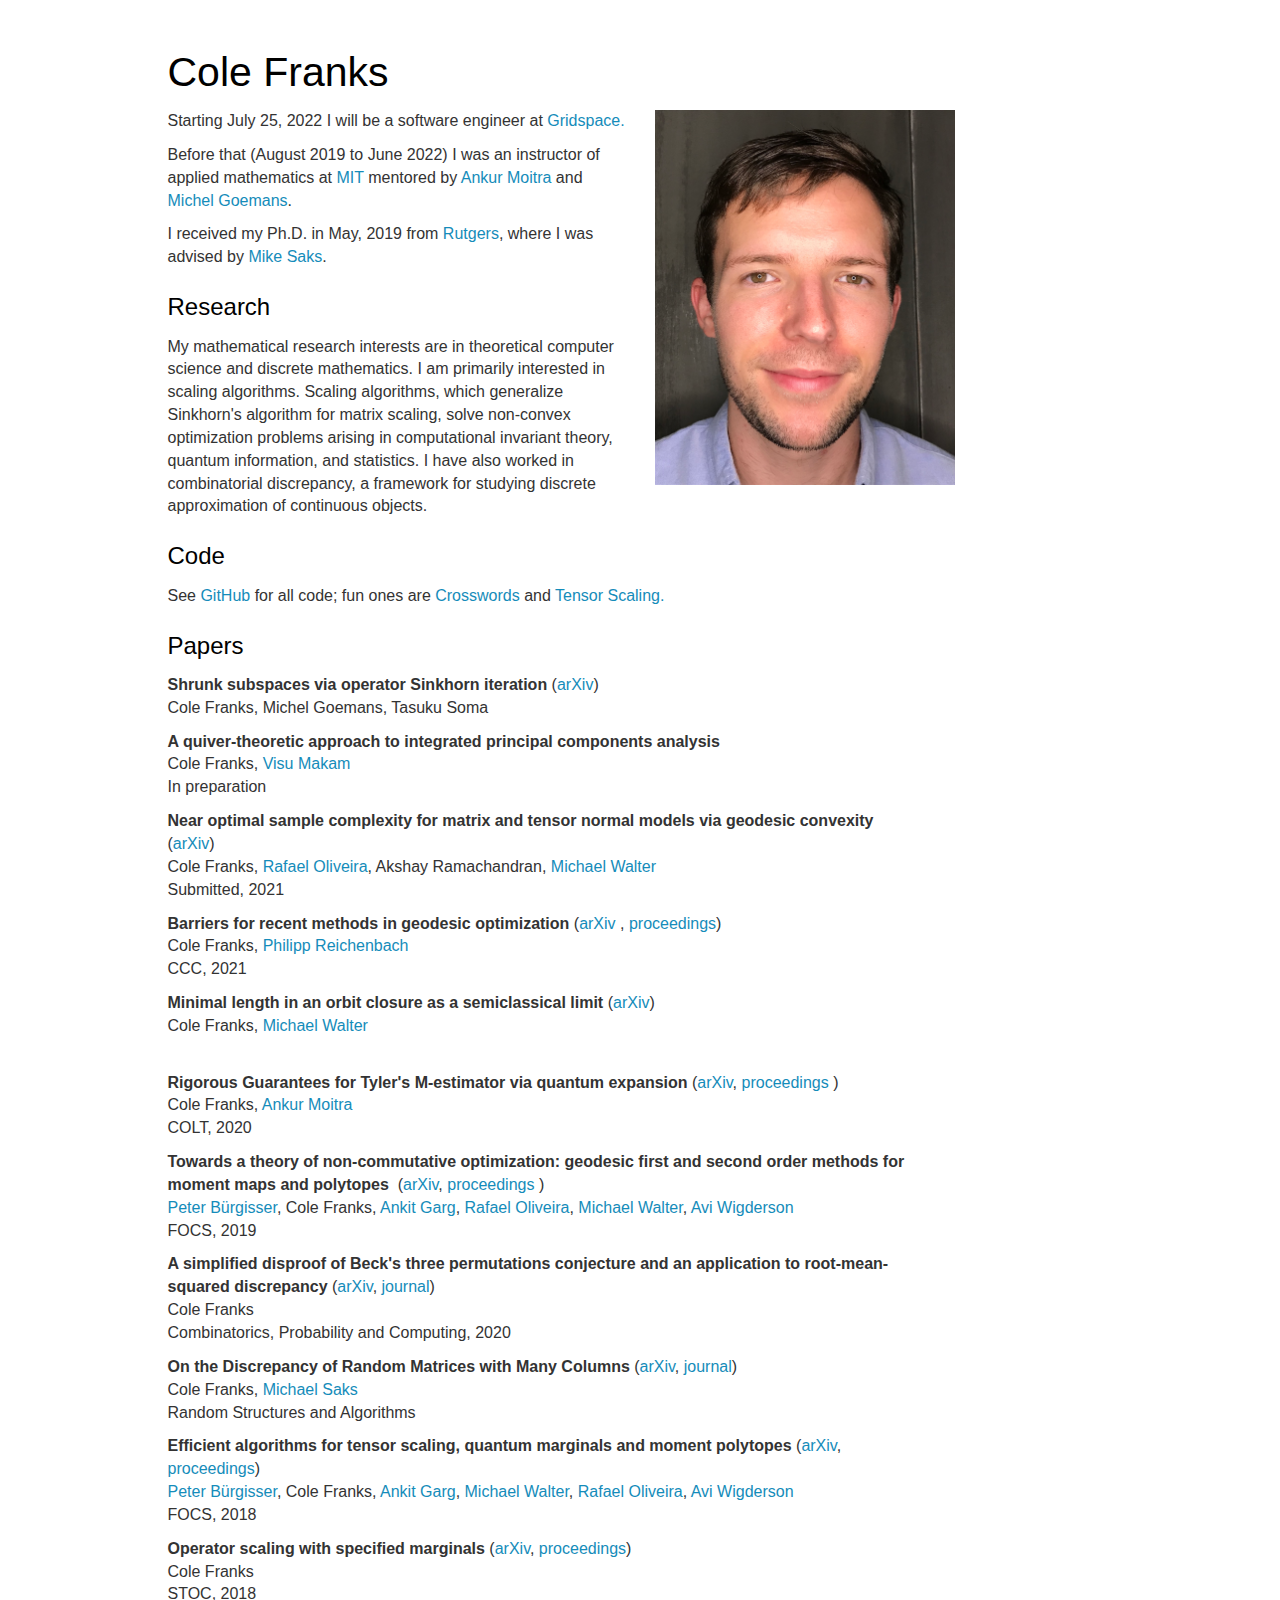
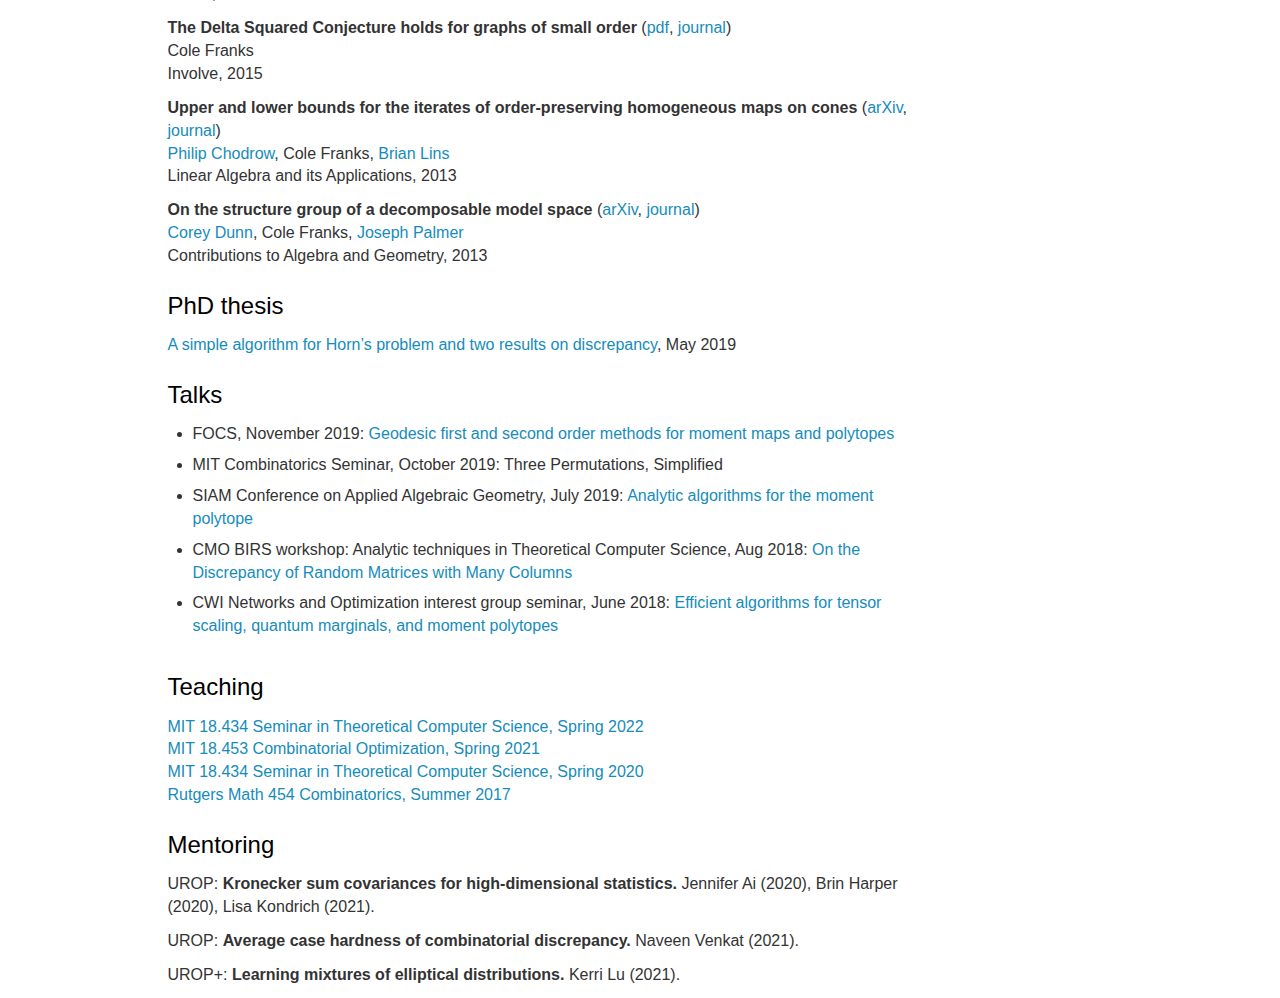
==== commit bc1717aa: "oops" ====
--- a/index.html
+++ b/index.html
@@ -61,7 +61,6 @@
 <h4>Papers</h4>
 <p>
 <b>Shrunk subspaces via operator Sinkhorn iteration</b> (<a href="https://arxiv.org/abs/2207.08311">arXiv</a>) </br>Cole&nbsp;Franks, Michel Goemans, Tasuku Soma</br>
-In preparation
 </p>
 
 <p>
@@ -81,7 +80,7 @@
 
 <p>
 <b>Minimal length in an orbit closure as a semiclassical limit</b> (<a href="https://arxiv.org/abs/2004.14872">arXiv</a>)</br>Cole Franks, <a href="https://staff.fnwi.uva.nl/m.walter/">Michael Walter</a></br>
-Submitted </br>
+</br>
 </p>
 
 <p>
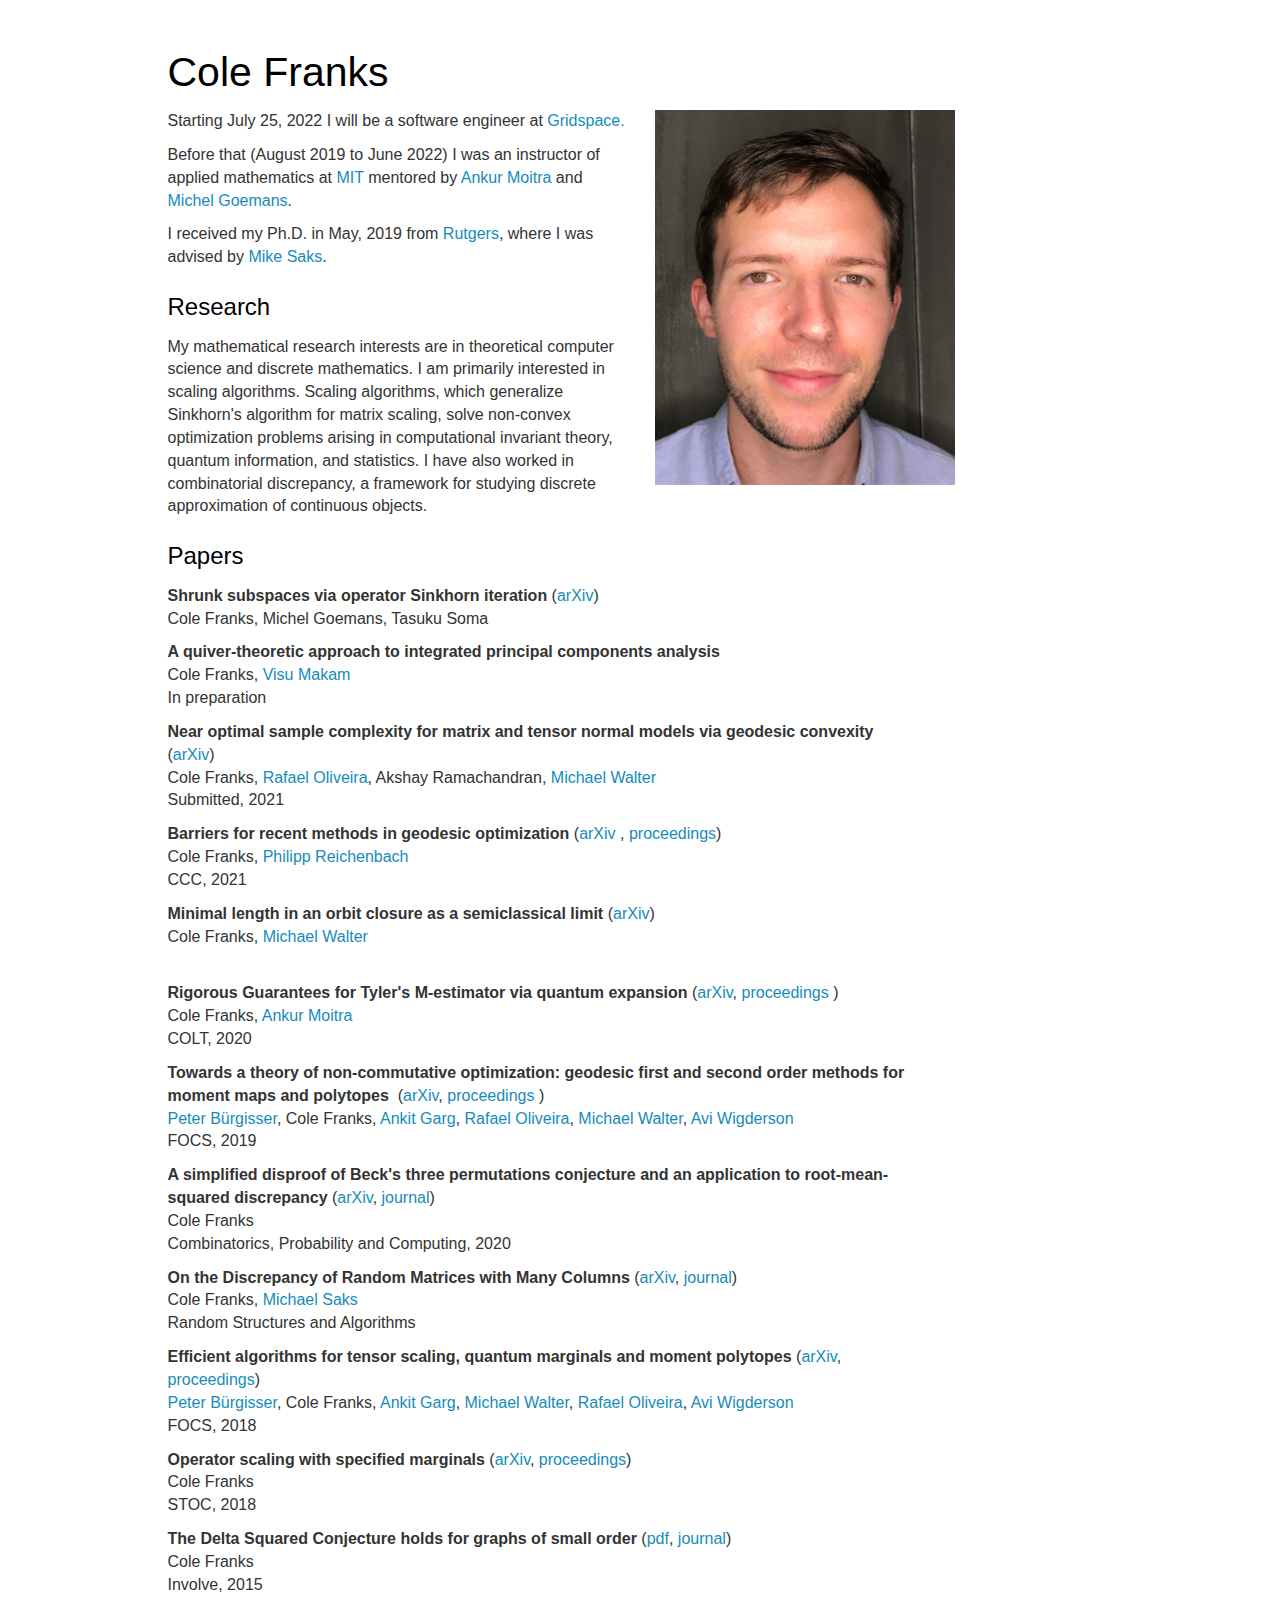
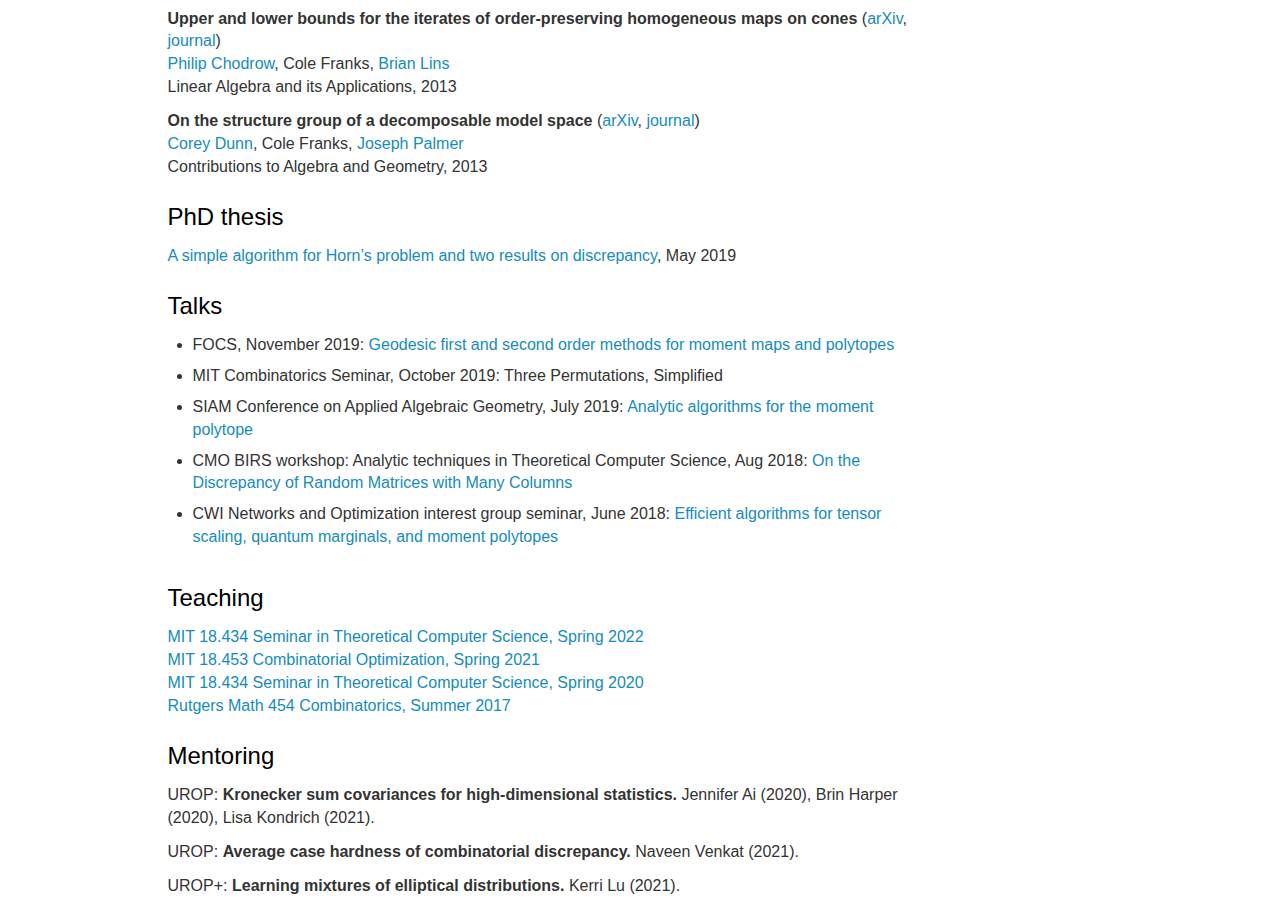
==== commit de1e7453: "Update index.html" ====
--- a/index.html
+++ b/index.html
@@ -48,12 +48,6 @@
 
 <div class="col-sm-3 col-sm-offset-0 col-md-3 col-md-offset-0">
 <img src="images/cole.jpg" style="max-width: 300px;" class="img-responsive" alt="Cole Franks">
-</div>
-
-
-<div class="col-sm-8 col-sm-offset-0 col-md-8 col-md-offset-1">
-<h4>Code</h4>
-See <a href=https://github.com/colefranks> GitHub </a> for all code; fun ones are <a href=https://github.com/colefranks/crosswords>Crosswords</a> and <a href=https://github.com/colefranks/tensorscaling>Tensor Scaling.</a></br>
 </div>
 
 
